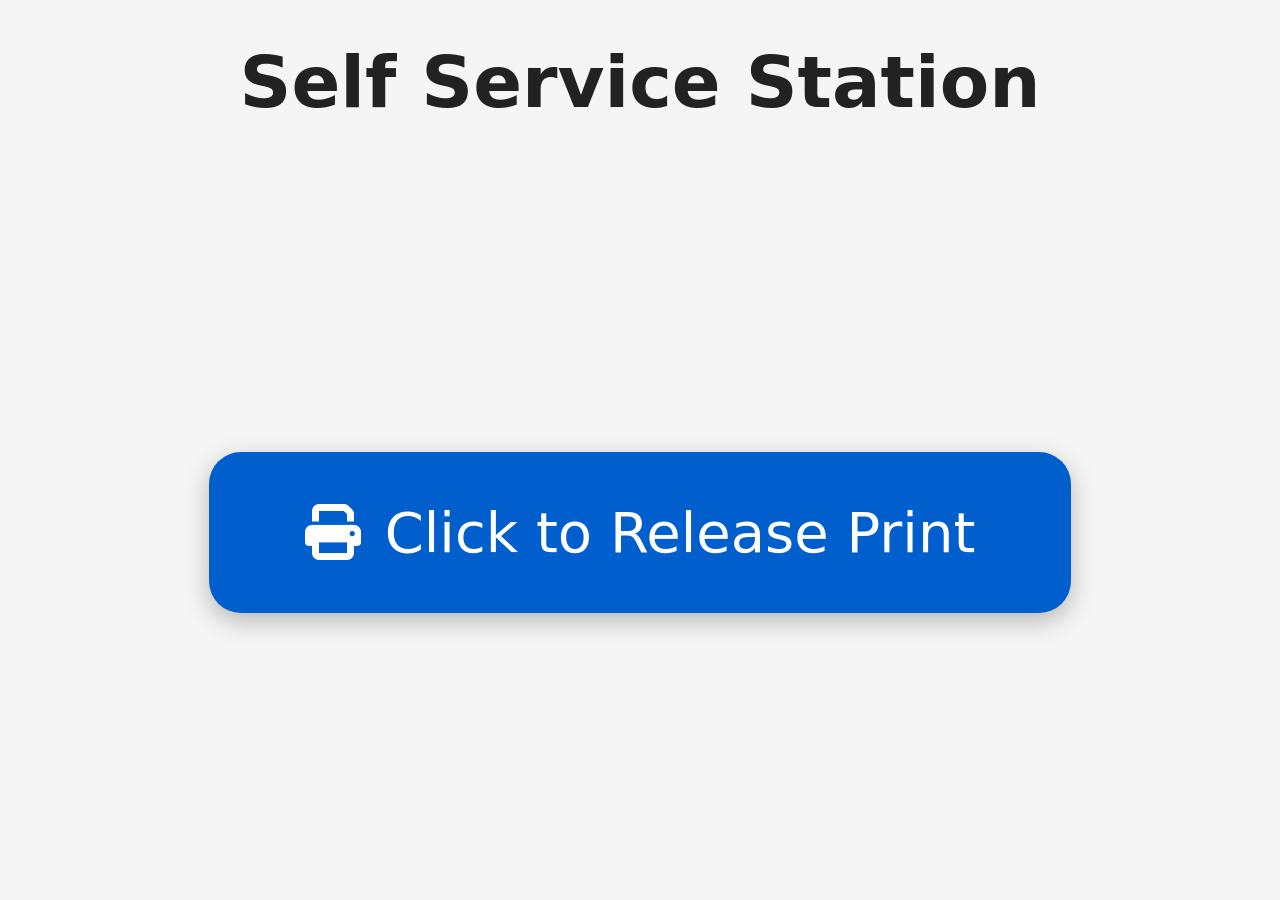
==== index.html @ 26890cd3 "Update index.html" ====
<!DOCTYPE html>
<html lang="en">
<head>
  <meta charset="UTF-8" />
  <title>Self Service Station</title>

  <!-- Print icon (Font Awesome CDN) -->
  <link rel="stylesheet" href="https://cdnjs.cloudflare.com/ajax/libs/font-awesome/6.5.0/css/all.min.css">
<link rel="stylesheet" href="css/index_style.css">

</head>
<body>

  <h1 id="page-title">Self Service Station</h1>

<div class="center-area">
  <a href="print_screen.html" class="release-button">
    <i class="fa-solid fa-print" aria-hidden="true"></i>
    Click to Release Print
  </a>
</div>


</body>
</html>
---- css/index_style.css ----
html,
body {
  height: 100%;
  margin: 0;
}

body {
  display: flex;
  flex-direction: column;
  background: #f5f5f5;
  font-family:
    system-ui,
    -apple-system,
    BlinkMacSystemFont,
    "Segoe UI",
    Roboto,
    Helvetica,
    Arial,
    sans-serif;
  color: #222;
}

/* H1 at top with spacing */
h1 {
  font-size: 72px;
  text-align: center;
  font-weight: 800;
  color: #222; /* Higher contrast */
  padding-top: 40px;
  margin: 0 0 40px 0;
}

/* Center container for the button */
.center-area {
  flex: 1;
  display: flex;
  justify-content: center;
  align-items: center;
}

.release-button {
  padding: 48px 96px;
  font-size: 56px;
  color: #ffffff;
  background-color: #005fcc; /* Higher contrast blue */
  border: none;
  cursor: pointer;
  display: flex;
  align-items: center;
  gap: 24px;
  box-shadow: 0 8px 24px rgba(0, 0, 0, 0.25);
  border-radius: 32px;
}

.release-button:hover,
.release-button:focus {
  background-color: #004fa8; /* WCAG AA hover contrast */
  box-shadow: 0 12px 32px rgba(0, 0, 0, 0.3);
  outline: 4px solid #ffbf47; /* High‑visibility focus ring */
  outline-offset: 6px;
}

.release-button i {
  font-size: 56px;
}

a {
  text-decoration: none;
}
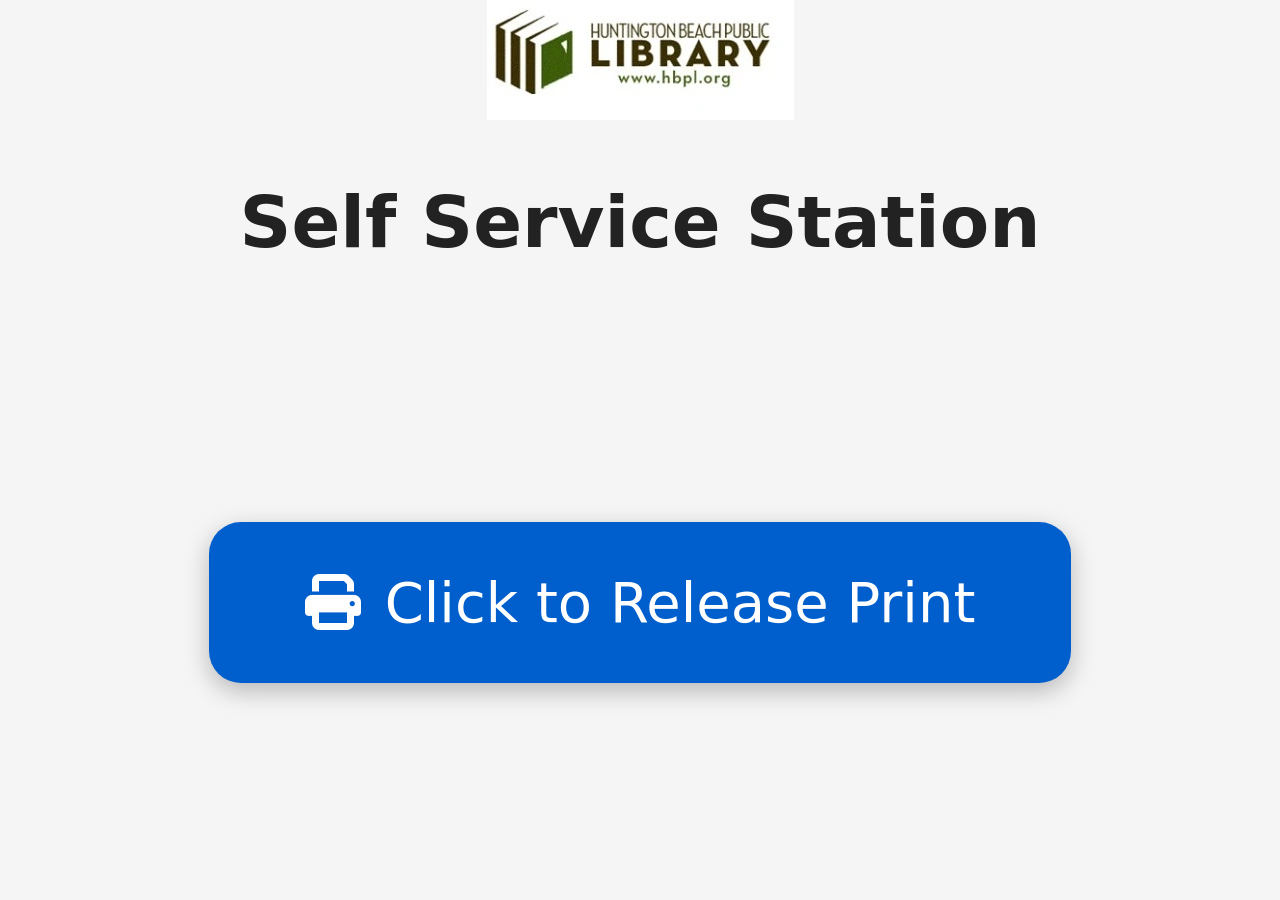
==== commit 508cd3dc: "login" ====
--- a/index.html
+++ b/index.html
@@ -10,6 +10,10 @@
 
 </head>
 <body>
+  <!-- Banner Image Section -->
+  <header class="banner">
+    <img src="imgs/librarylogo.webp" alt="Company Banner" class="banner-img">
+  </header>
 
   <h1 id="page-title">Self Service Station</h1>
 
--- a/css/index_style.css
+++ b/css/index_style.css
@@ -2,6 +2,19 @@
 body {
   height: 100%;
   margin: 0;
+}
+
+.banner {
+  width: 100%;
+  text-align: center;
+  margin-bottom: 20px; /* Adds space between the banner and the h1 */
+}
+
+.banner-img {
+  max-width: 100%; /* Ensures the image doesn't exceed screen width */
+  height: auto;    /* Maintains aspect ratio */
+  display: block;  /* Removes extra space under the image */
+  margin: 0 auto;  /* Centers the image horizontally */
 }
 
 body {
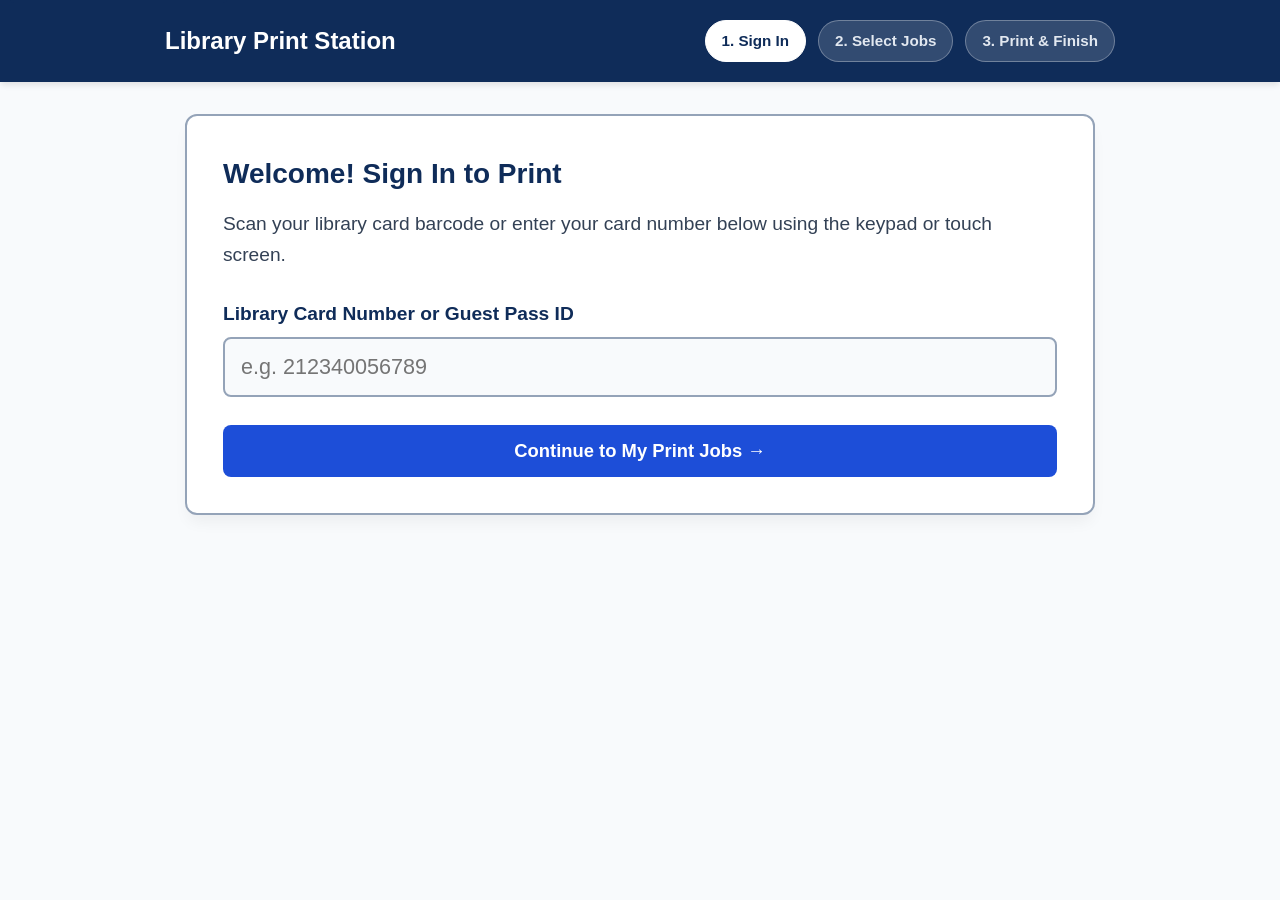
==== commit 6e0cdb7c: "SPA" ====
--- a/index.html
+++ b/index.html
@@ -1,29 +1,879 @@
 <!DOCTYPE html>
 <html lang="en">
+
 <head>
-  <meta charset="UTF-8" />
-  <title>Self Service Station</title>
-
-  <!-- Print icon (Font Awesome CDN) -->
-  <link rel="stylesheet" href="https://cdnjs.cloudflare.com/ajax/libs/font-awesome/6.5.0/css/all.min.css">
-<link rel="stylesheet" href="css/index_style.css">
-
+    <meta charset="UTF-8">
+    <meta name="viewport" content="width=device-width, initial-scale=1.0">
+    <title>Library Self-Service Print Station</title>
+    <style>
+        /* CSS RESET & ACCESSIBILITY BASE STYLES */
+        :root {
+            --color-navy: #0f2c59;
+            --color-blue-action: #1d4ed8;
+            --color-blue-hover: #1e40af;
+            --color-green-action: #15803d;
+            --color-green-hover: #166534;
+            --color-danger: #b91c1c;
+            --color-bg-light: #f8fafc;
+            --color-card-bg: #ffffff;
+            --color-text-main: #0f172a;
+            --color-text-muted: #334155;
+            --color-border: #94a3b8;
+            --color-orange-hover: #d97706;
+            /* High-visibility orange for hover/focus */
+        }
+
+        * {
+            box-sizing: border-box;
+            margin: 0;
+            padding: 0;
+        }
+
+        body {
+            font-family: -apple-system, BlinkMacSystemFont, "Segoe UI", Roboto, Helvetica, Arial, sans-serif;
+            font-size: 1.125rem;
+            line-height: 1.6;
+            background-color: var(--color-bg-light);
+            color: var(--color-text-main);
+            min-height: 100vh;
+            display: flex;
+            flex-direction: column;
+        }
+
+        /* HIGH-CONTRAST FOCUS INDICATOR FOR ADA COMPLIANCE */
+        :focus-visible {
+            outline: 4px solid var(--color-orange-hover) !important;
+            outline-offset: 4px !important;
+        }
+
+        .skip-link {
+            position: absolute;
+            top: -50px;
+            left: 10px;
+            background: var(--color-navy);
+            color: white;
+            padding: 12px 20px;
+            z-index: 100;
+            font-weight: bold;
+            border-radius: 4px;
+            text-decoration: none;
+        }
+
+        .skip-link:focus {
+            top: 10px;
+        }
+
+        /* HEADER & PROGRESS STEPPER */
+        header {
+            background-color: var(--color-navy);
+            color: white;
+            padding: 1.25rem 1.5rem;
+            box-shadow: 0 4px 6px -1px rgba(0, 0, 0, 0.1);
+        }
+
+        .header-container {
+            max-width: 950px;
+            margin: 0 auto;
+            display: flex;
+            flex-wrap: wrap;
+            justify-content: space-between;
+            align-items: center;
+            gap: 1rem;
+        }
+
+        .logo-title {
+            font-size: 1.5rem;
+            font-weight: 700;
+        }
+
+        .stepper {
+            display: flex;
+            gap: 0.75rem;
+            list-style: none;
+        }
+
+        .step-pill {
+            background: rgba(255, 255, 255, 0.15);
+            color: #e2e8f0;
+            padding: 0.5rem 1rem;
+            border-radius: 9999px;
+            font-size: 0.95rem;
+            font-weight: 600;
+            border: 1px solid rgba(255, 255, 255, 0.3);
+        }
+
+        .step-pill.active {
+            background: #ffffff;
+            color: var(--color-navy);
+            border-color: #ffffff;
+        }
+
+        /* MAIN CONTAINER */
+        main {
+            flex: 1;
+            max-width: 950px;
+            width: 100%;
+            margin: 2rem auto;
+            padding: 0 1.25rem;
+        }
+
+        .card {
+            background: var(--color-card-bg);
+            border: 2px solid var(--color-border);
+            border-radius: 12px;
+            padding: 2.25rem;
+            box-shadow: 0 10px 15px -3px rgba(0, 0, 0, 0.05);
+        }
+
+        h2 {
+            font-size: 1.75rem;
+            color: var(--color-navy);
+            margin-bottom: 0.75rem;
+        }
+
+        .instruction {
+            font-size: 1.2rem;
+            color: var(--color-text-muted);
+            margin-bottom: 1.75rem;
+        }
+
+        /* BUTTON STYLES WITH PRE-SET 3PX BORDER TO PREVENT LAYOUT SHIFT */
+        .btn {
+            display: inline-flex;
+            align-items: center;
+            justify-content: center;
+            min-height: 52px;
+            padding: 0.75rem 1.5rem;
+            font-size: 1.15rem;
+            font-weight: 700;
+            border-radius: 8px;
+            border: 3px solid transparent;
+            /* Keeps dimensions stable on hover */
+            cursor: pointer;
+            text-decoration: none;
+            transition: border-color 0.15s ease-in-out, background-color 0.15s ease-in-out;
+        }
+
+        .btn-primary {
+            background-color: var(--color-blue-action);
+            color: white;
+        }
+
+        .btn-primary:hover:not(:disabled) {
+            background-color: var(--color-blue-hover);
+        }
+
+        .btn-success {
+            background-color: var(--color-green-action);
+            color: white;
+        }
+
+        .btn-success:hover:not(:disabled) {
+            background-color: var(--color-green-hover);
+        }
+
+        .btn-secondary {
+            background-color: #e2e8f0;
+            color: var(--color-text-main);
+            border-color: var(--color-border);
+        }
+
+        .btn-secondary:hover:not(:disabled) {
+            background-color: #cbd5e1;
+        }
+
+        .btn-outline {
+            background-color: transparent;
+            color: var(--color-blue-action);
+            border-color: var(--color-blue-action);
+        }
+
+        .btn-outline:hover:not(:disabled) {
+            background-color: #eff6ff;
+        }
+
+        .btn-block {
+            width: 100%;
+        }
+
+        /* UNIFIED HIGH-VISIBILITY ORANGE HOVER BORDER FOR ALL BUTTONS */
+        .btn:hover:not(:disabled),
+        .btn-stepper:hover:not(:disabled) {
+            border: 3px solid var(--color-orange-hover) !important;
+        }
+
+        /* FORM STYLES */
+        .form-group {
+            margin-bottom: 1.75rem;
+        }
+
+        label {
+            display: block;
+            font-weight: 700;
+            font-size: 1.2rem;
+            margin-bottom: 0.5rem;
+            color: var(--color-navy);
+        }
+
+        input[type="text"] {
+            width: 100%;
+            height: 60px;
+            font-size: 1.35rem;
+            padding: 0.75rem 1rem;
+            border: 2px solid var(--color-border);
+            border-radius: 8px;
+            background-color: #f8fafc;
+        }
+
+        /* PRINT JOB QUEUE TABLE */
+        .job-table {
+            width: 100%;
+            border-collapse: collapse;
+            margin-bottom: 1.5rem;
+        }
+
+        .job-table th,
+        .job-table td {
+            padding: 1rem 0.75rem;
+            text-align: left;
+            border-bottom: 1px solid var(--color-border);
+            vertical-align: middle;
+        }
+
+        .job-table th {
+            background-color: #f1f5f9;
+            font-size: 1.05rem;
+            color: var(--color-navy);
+        }
+
+        .checkbox-large {
+            width: 28px;
+            height: 28px;
+            cursor: pointer;
+            accent-color: var(--color-blue-action);
+        }
+
+        /* STEPPER / COPIES CONTROLS */
+        .qty-stepper {
+            display: inline-flex;
+            align-items: center;
+            border: 2px solid var(--color-border);
+            border-radius: 8px;
+            overflow: hidden;
+            background: white;
+        }
+
+        .btn-stepper {
+            min-width: 48px;
+            height: 48px;
+            background: #f1f5f9;
+            border: 3px solid transparent;
+            font-size: 1.5rem;
+            font-weight: bold;
+            color: var(--color-navy);
+            cursor: pointer;
+            display: flex;
+            align-items: center;
+            justify-content: center;
+            transition: border-color 0.15s ease-in-out, background-color 0.15s ease-in-out;
+        }
+
+        .btn-stepper:hover:not(:disabled) {
+            background: #e2e8f0;
+        }
+
+        .btn-stepper:disabled {
+            opacity: 0.3;
+            cursor: not-allowed;
+        }
+
+        .input-qty {
+            width: 48px;
+            height: 48px;
+            border: none;
+            border-left: 1px solid var(--color-border);
+            border-right: 1px solid var(--color-border);
+            text-align: center;
+            font-size: 1.2rem;
+            font-weight: bold;
+            color: var(--color-navy);
+            /* moz-appearance: textfield; */
+        }
+
+        .input-qty::-webkit-outer-spin-button,
+        .input-qty::-webkit-inner-spin-button {
+            -webkit-appearance: none;
+            margin: 0;
+        }
+
+        .price-summary {
+            background-color: #f0fdf4;
+            border: 2px solid #bbf7d0;
+            padding: 1.25rem;
+            border-radius: 8px;
+            display: flex;
+            justify-content: space-between;
+            align-items: center;
+            font-size: 1.35rem;
+            font-weight: bold;
+            margin-bottom: 1.75rem;
+        }
+
+        /* PREVIEW MODAL STYLES */
+        .modal-overlay {
+            position: fixed;
+            top: 0;
+            left: 0;
+            width: 100vw;
+            height: 100vh;
+            background: rgba(15, 23, 42, 0.75);
+            display: none;
+            justify-content: center;
+            align-items: center;
+            z-index: 1000;
+            padding: 1rem;
+        }
+
+        .modal-overlay.active {
+            display: flex;
+        }
+
+        .modal-card {
+            background: white;
+            border-radius: 12px;
+            width: 100%;
+            max-width: 700px;
+            max-height: 90vh;
+            display: flex;
+            flex-direction: column;
+            box-shadow: 0 20px 25px -5px rgba(0, 0, 0, 0.3);
+            border: 2px solid var(--color-navy);
+            overflow: hidden;
+        }
+
+        .modal-header {
+            background: var(--color-navy);
+            color: white;
+            padding: 1rem 1.25rem;
+            display: flex;
+            justify-content: space-between;
+            align-items: center;
+        }
+
+        .modal-header h3 {
+            font-size: 1.25rem;
+            font-weight: 700;
+        }
+
+        .modal-body {
+            padding: 1.5rem;
+            overflow-y: auto;
+            flex: 1;
+            display: flex;
+            flex-direction: column;
+            align-items: center;
+            background: #f1f5f9;
+        }
+
+        .preview-paper {
+            width: 100%;
+            max-width: 480px;
+            min-height: 520px;
+            background: white;
+            border: 1px solid #cbd5e1;
+            box-shadow: 0 4px 6px -1px rgba(0, 0, 0, 0.1);
+            padding: 2rem;
+            display: flex;
+            flex-direction: column;
+            gap: 1rem;
+            position: relative;
+        }
+
+        .preview-skeleton-title {
+            height: 24px;
+            background: #e2e8f0;
+            width: 70%;
+            border-radius: 4px;
+        }
+
+        .preview-skeleton-line {
+            height: 14px;
+            background: #f1f5f9;
+            width: 100%;
+            border-radius: 4px;
+        }
+
+        .preview-skeleton-block {
+            height: 180px;
+            background: #f8fafc;
+            border: 2px dashed #cbd5e1;
+            border-radius: 8px;
+            display: flex;
+            align-items: center;
+            justify-content: center;
+            color: #64748b;
+            font-weight: bold;
+            margin: 1rem 0;
+            text-align: center;
+            padding: 1rem;
+        }
+
+        .modal-footer {
+            background: white;
+            padding: 1rem 1.25rem;
+            border-top: 1px solid var(--color-border);
+            display: flex;
+            flex-wrap: wrap;
+            justify-content: space-between;
+            align-items: center;
+            gap: 1rem;
+        }
+
+        .timer-alert {
+            background-color: #fef2f2;
+            border: 2px solid #fecaca;
+            color: var(--color-danger);
+            padding: 1.25rem;
+            border-radius: 8px;
+            font-weight: bold;
+            text-align: center;
+            margin-top: 1.5rem;
+            font-size: 1.2rem;
+        }
+
+        .step-view {
+            display: none;
+        }
+
+        .step-view.active-view {
+            display: block;
+        }
+
+        @media (max-width: 768px) {
+            .header-container {
+                flex-direction: column;
+                align-items: flex-start;
+            }
+
+            .job-table th:nth-child(3),
+            .job-table td:nth-child(3) {
+                display: none;
+            }
+
+            .btn {
+                width: 100%;
+            }
+
+            .action-row {
+                flex-direction: column;
+                gap: 0.75rem;
+            }
+
+            .modal-footer {
+                flex-direction: column;
+            }
+        }
+
+        .action-row {
+            display: flex;
+            gap: 1rem;
+            justify-content: flex-end;
+        }
+    </style>
 </head>
+
 <body>
-  <!-- Banner Image Section -->
-  <header class="banner">
-    <img src="imgs/librarylogo.webp" alt="Company Banner" class="banner-img">
-  </header>
-
-  <h1 id="page-title">Self Service Station</h1>
-
-<div class="center-area">
-  <a href="print_screen.html" class="release-button">
-    <i class="fa-solid fa-print" aria-hidden="true"></i>
-    Click to Release Print
-  </a>
-</div>
-
-
+
+    <a href="#main-content" class="skip-link">Skip to main content</a>
+
+    <header>
+        <div class="header-container">
+            <div class="logo-title">Library Print Station</div>
+            <nav aria-label="Printing Process Progress">
+                <ul class="stepper">
+                    <li class="step-pill active" id="pill-step-1" aria-current="step">1. Sign In</li>
+                    <li class="step-pill" id="pill-step-2">2. Select Jobs</li>
+                    <li class="step-pill" id="pill-step-3">3. Print & Finish</li>
+                </ul>
+            </nav>
+        </div>
+    </header>
+
+    <main id="main-content">
+
+        <div id="sr-announcer" aria-live="polite"
+            style="position: absolute; width: 1px; height: 1px; overflow: hidden;"></div>
+
+        <!-- STEP 1: SIGN IN VIEW -->
+        <section id="step-1" class="card step-view active-view" aria-labelledby="heading-step-1">
+            <h2 id="heading-step-1" tabindex="-1">Welcome! Sign In to Print</h2>
+            <p class="instruction">Scan your library card barcode or enter your card number below using the keypad or
+                touch screen.</p>
+
+            <form id="login-form" onsubmit="event.preventDefault(); goToStep(2);">
+                <div class="form-group">
+                    <label for="card-number">Library Card Number or Guest Pass ID</label>
+                    <input type="text" id="card-number" required placeholder="e.g. 212340056789" autocomplete="off">
+                </div>
+
+                <button type="submit" class="btn btn-primary btn-block">
+                    Continue to My Print Jobs &rarr;
+                </button>
+            </form>
+        </section>
+
+        <!-- STEP 2: SELECT PRINT JOBS, COPIES & PREVIEW VIEW -->
+        <section id="step-2" class="card step-view" aria-labelledby="heading-step-2">
+            <h2 id="heading-step-2" tabindex="-1">Your Print Queue</h2>
+            <p class="instruction">Preview your documents, select files, and choose the number of copies needed.</p>
+
+            <table class="job-table" aria-label="Available print jobs">
+                <thead>
+                    <tr>
+                        <th scope="col"><span class="visually-hidden">Select</span></th>
+                        <th scope="col">Document Name</th>
+                        <th scope="col">Preview</th>
+                        <th scope="col">Copies</th>
+                        <th scope="col">Total Cost</th>
+                    </tr>
+                </thead>
+                <tbody>
+                    <!-- JOB 1 -->
+                    <tr id="row-job-1">
+                        <td>
+                            <input type="checkbox" class="checkbox-large job-checkbox" id="job-1" data-base-price="0.30"
+                                checked onchange="updateTotal()" aria-label="Select Tax_Form_2025.pdf">
+                        </td>
+                        <td>
+                            <label for="job-1"><strong>Tax_Form_2025.pdf</strong></label>
+                            <div style="font-size: 0.9rem; color: var(--color-text-muted);">2 Pages • B&W ($0.15/pg)
+                            </div>
+                        </td>
+                        <td>
+                            <button type="button" class="btn btn-outline"
+                                style="min-height: 44px; padding: 0.4rem 0.85rem; font-size: 1rem;"
+                                onclick="openPreview('Tax_Form_2025.pdf', 2)" aria-label="Preview Tax_Form_2025.pdf">
+                                🔍 Preview
+                            </button>
+                        </td>
+                        <td>
+                            <div class="qty-stepper">
+                                <button type="button" class="btn-stepper" id="minus-job-1"
+                                    onclick="changeCopies('job-1', -1)"
+                                    aria-label="Decrease copies for Tax_Form_2025.pdf" disabled>&minus;</button>
+                                <input type="number" id="qty-job-1" class="input-qty" value="1" min="1" max="99"
+                                    onchange="validateAndCalculate('job-1')" aria-label="Copies for Tax_Form_2025.pdf">
+                                <button type="button" class="btn-stepper" onclick="changeCopies('job-1', 1)"
+                                    aria-label="Increase copies for Tax_Form_2025.pdf">+</button>
+                            </div>
+                        </td>
+                        <td><strong id="item-total-job-1">$0.30</strong></td>
+                    </tr>
+
+                    <!-- JOB 2 -->
+                    <tr id="row-job-2">
+                        <td>
+                            <input type="checkbox" class="checkbox-large job-checkbox" id="job-2" data-base-price="1.00"
+                                checked onchange="updateTotal()" aria-label="Select Resume_Updated.pdf">
+                        </td>
+                        <td>
+                            <label for="job-2"><strong>Resume_Updated.pdf</strong></label>
+                            <div style="font-size: 0.9rem; color: var(--color-text-muted);">2 Pages • Color ($0.50/pg)
+                            </div>
+                        </td>
+                        <td>
+                            <button type="button" class="btn btn-outline"
+                                style="min-height: 44px; padding: 0.4rem 0.85rem; font-size: 1rem;"
+                                onclick="openPreview('Resume_Updated.pdf', 2)" aria-label="Preview Resume_Updated.pdf">
+                                🔍 Preview
+                            </button>
+                        </td>
+                        <td>
+                            <div class="qty-stepper">
+                                <button type="button" class="btn-stepper" id="minus-job-2"
+                                    onclick="changeCopies('job-2', -1)"
+                                    aria-label="Decrease copies for Resume_Updated.pdf" disabled>&minus;</button>
+                                <input type="number" id="qty-job-2" class="input-qty" value="1" min="1" max="99"
+                                    onchange="validateAndCalculate('job-2')" aria-label="Copies for Resume_Updated.pdf">
+                                <button type="button" class="btn-stepper" onclick="changeCopies('job-2', 1)"
+                                    aria-label="Increase copies for Resume_Updated.pdf">+</button>
+                            </div>
+                        </td>
+                        <td><strong id="item-total-job-2">$1.00</strong></td>
+                    </tr>
+                </tbody>
+            </table>
+
+            <div class="price-summary">
+                <span>Total Amount Due:</span>
+                <span id="total-price-display">$1.30</span>
+            </div>
+
+            <div class="action-row">
+                <button type="button" class="btn btn-secondary" onclick="goToStep(1)">
+                    &larr; Cancel / Exit
+                </button>
+                <button type="button" id="print-btn" class="btn btn-success" onclick="startPrinting()">
+                    Print Selected Documents
+                </button>
+            </div>
+        </section>
+
+        <!-- STEP 3: PRINTING & CONFIRMATION VIEW -->
+        <section id="step-3" class="card step-view" aria-labelledby="heading-step-3">
+            <h2 id="heading-step-3" tabindex="-1">Sending Jobs to Printer...</h2>
+            <p class="instruction" id="status-message">Please wait while your files are processed. Retrieve your
+                printouts at the tray below.</p>
+
+            <div class="timer-alert" id="timer-box" role="alert">
+                Automatic security logout in: <span id="countdown-timer">30</span> seconds.
+            </div>
+
+            <div style="margin-top: 2rem;">
+                <button type="button" class="btn btn-primary btn-block" onclick="resetApp()">
+                    Finished / Clear My Session Now
+                </button>
+            </div>
+        </section>
+
+    </main>
+
+    <!-- PRINT PREVIEW MODAL DIALOG -->
+    <div id="preview-modal" class="modal-overlay" role="dialog" aria-modal="true" aria-labelledby="modal-title">
+        <div class="modal-card">
+            <div class="modal-header">
+                <h3 id="modal-title">Document Preview</h3>
+                <button type="button" class="btn btn-secondary"
+                    style="min-height: 40px; padding: 0.25rem 0.75rem; font-size: 1rem;" onclick="closePreview()"
+                    aria-label="Close document preview">✕ Close</button>
+            </div>
+
+            <div class="modal-body">
+                <div class="preview-paper">
+                    <div class="preview-skeleton-title"></div>
+                    <div class="preview-skeleton-line"></div>
+                    <div class="preview-skeleton-line" style="width: 85%;"></div>
+                    <div class="preview-skeleton-block" id="preview-page-content">
+                        Sample Page View
+                    </div>
+                    <div class="preview-skeleton-line"></div>
+                    <div class="preview-skeleton-line" style="width: 60%;"></div>
+                </div>
+            </div>
+
+            <div class="modal-footer">
+                <div style="font-weight: bold; font-size: 1.1rem; color: var(--color-navy);">
+                    Showing Page <span id="preview-current-page">1</span> of <span id="preview-total-pages">1</span>
+                </div>
+                <div style="display: flex; gap: 0.5rem;">
+                    <button type="button" id="prev-page-btn" class="btn btn-secondary"
+                        style="min-height: 48px; padding: 0.5rem 1rem;" onclick="navigatePreviewPage(-1)" disabled
+                        aria-label="Previous page">
+                        &larr; Previous Page
+                    </button>
+                    <button type="button" id="next-page-btn" class="btn btn-primary"
+                        style="min-height: 48px; padding: 0.5rem 1rem;" onclick="navigatePreviewPage(1)"
+                        aria-label="Next page">
+                        Next Page &rarr;
+                    </button>
+                </div>
+            </div>
+        </div>
+    </div>
+
+    <script>
+        let currentStep = 1;
+        let timerInterval = null;
+        let activePreview = { title: '', totalPages: 1, currentPage: 1 };
+        let previousFocusedElement = null;
+
+        /* STEP NAVIGATION WITH ACCESSIBLE FOCUS MANAGEMENT */
+        function goToStep(stepNumber) {
+            document.querySelectorAll('.step-view').forEach(view => view.classList.remove('active-view'));
+
+            document.querySelectorAll('.step-pill').forEach((pill, idx) => {
+                if (idx + 1 === stepNumber) {
+                    pill.classList.add('active');
+                    pill.setAttribute('aria-current', 'step');
+                } else {
+                    pill.classList.remove('active');
+                    pill.removeAttribute('aria-current');
+                }
+            });
+
+            const targetStep = document.getElementById(`step-${stepNumber}`);
+            targetStep.classList.add('active-view');
+
+            const targetHeading = document.getElementById(`heading-step-${stepNumber}`);
+            targetHeading.focus();
+
+            const announcer = document.getElementById('sr-announcer');
+            announcer.textContent = `Step ${stepNumber} of 3 loaded: ${targetHeading.textContent}`;
+
+            currentStep = stepNumber;
+        }
+
+        /* PRINT PREVIEW MODAL LOGIC */
+        function openPreview(docTitle, totalPages) {
+            previousFocusedElement = document.activeElement;
+
+            activePreview = { title: docTitle, totalPages: totalPages, currentPage: 1 };
+
+            document.getElementById('modal-title').textContent = `Preview: ${docTitle}`;
+            document.getElementById('preview-total-pages').textContent = totalPages;
+            updatePreviewPageUI();
+
+            const modal = document.getElementById('preview-modal');
+            modal.classList.add('active');
+
+            const closeBtn = modal.querySelector('.modal-header button');
+            closeBtn.focus();
+
+            const announcer = document.getElementById('sr-announcer');
+            announcer.textContent = `Opened preview for ${docTitle}. Page 1 of ${totalPages}.`;
+
+            document.addEventListener('keydown', handleModalKeyDown);
+        }
+
+        function closePreview() {
+            const modal = document.getElementById('preview-modal');
+            modal.classList.remove('active');
+            document.removeEventListener('keydown', handleModalKeyDown);
+
+            if (previousFocusedElement) {
+                previousFocusedElement.focus();
+            }
+
+            const announcer = document.getElementById('sr-announcer');
+            announcer.textContent = `Closed document preview.`;
+        }
+
+        function navigatePreviewPage(direction) {
+            activePreview.currentPage += direction;
+            if (activePreview.currentPage < 1) activePreview.currentPage = 1;
+            if (activePreview.currentPage > activePreview.totalPages) activePreview.currentPage = activePreview.totalPages;
+
+            updatePreviewPageUI();
+
+            const announcer = document.getElementById('sr-announcer');
+            announcer.textContent = `Page ${activePreview.currentPage} of ${activePreview.totalPages}`;
+        }
+
+        function updatePreviewPageUI() {
+            document.getElementById('preview-current-page').textContent = activePreview.currentPage;
+            document.getElementById('preview-page-content').textContent = `[ ${activePreview.title} - Page ${activePreview.currentPage} Preview ]`;
+
+            document.getElementById('prev-page-btn').disabled = (activePreview.currentPage === 1);
+            document.getElementById('next-page-btn').disabled = (activePreview.currentPage === activePreview.totalPages);
+        }
+
+        function handleModalKeyDown(e) {
+            if (e.key === 'Escape') {
+                closePreview();
+            }
+        }
+
+        /* COPY INCREMENT / DECREMENT LOGIC */
+        function changeCopies(jobId, delta) {
+            const qtyInput = document.getElementById(`qty-${jobId}`);
+            let currentVal = parseInt(qtyInput.value, 10) || 1;
+            let newVal = currentVal + delta;
+
+            if (newVal < 1) newVal = 1;
+            if (newVal > 99) newVal = 99;
+
+            qtyInput.value = newVal;
+            validateAndCalculate(jobId);
+
+            const docName = document.querySelector(`label[for="${jobId}"] strong`).textContent;
+            const announcer = document.getElementById('sr-announcer');
+            announcer.textContent = `${docName} set to ${newVal} ${newVal === 1 ? 'copy' : 'copies'}`;
+        }
+
+        function validateAndCalculate(jobId) {
+            const qtyInput = document.getElementById(`qty-${jobId}`);
+            let copies = parseInt(qtyInput.value, 10);
+
+            if (isNaN(copies) || copies < 1) copies = 1;
+            if (copies > 99) copies = 99;
+            qtyInput.value = copies;
+
+            const minusBtn = document.getElementById(`minus-${jobId}`);
+            minusBtn.disabled = (copies <= 1);
+
+            const checkbox = document.getElementById(jobId);
+            const basePrice = parseFloat(checkbox.getAttribute('data-base-price'));
+            const rowTotal = basePrice * copies;
+
+            document.getElementById(`item-total-${jobId}`).textContent = `$${rowTotal.toFixed(2)}`;
+
+            updateTotal();
+        }
+
+        /* RE-CALCULATE OVERALL TOTAL PRICE */
+        function updateTotal() {
+            const checkboxes = document.querySelectorAll('.job-checkbox');
+            let grandTotal = 0;
+            let anyChecked = false;
+
+            checkboxes.forEach(box => {
+                if (box.checked) {
+                    anyChecked = true;
+                    const jobId = box.id;
+                    const basePrice = parseFloat(box.getAttribute('data-base-price'));
+                    const copies = parseInt(document.getElementById(`qty-${jobId}`).value, 10) || 1;
+                    grandTotal += basePrice * copies;
+                }
+            });
+
+            document.getElementById('total-price-display').textContent = `$${grandTotal.toFixed(2)}`;
+
+            const printBtn = document.getElementById('print-btn');
+            if (!anyChecked) {
+                printBtn.disabled = true;
+                printBtn.style.opacity = '0.5';
+                printBtn.style.cursor = 'not-allowed';
+            } else {
+                printBtn.disabled = false;
+                printBtn.style.opacity = '1';
+                printBtn.style.cursor = 'pointer';
+            }
+        }
+
+        /* PRINT SIMULATION & AUTO-LOGOUT TIMER */
+        function startPrinting() {
+            goToStep(3);
+            let timeLeft = 30;
+            const timerDisplay = document.getElementById('countdown-timer');
+
+            if (timerInterval) clearInterval(timerInterval);
+
+            timerInterval = setInterval(() => {
+                timeLeft--;
+                timerDisplay.textContent = timeLeft;
+                if (timeLeft <= 0) {
+                    clearInterval(timerInterval);
+                    resetApp();
+                }
+            }, 1000);
+        }
+
+        /* RESET SESSION STATE FOR NEXT PATRON */
+        function resetApp() {
+            if (timerInterval) clearInterval(timerInterval);
+
+            document.getElementById('card-number').value = '';
+
+            document.querySelectorAll('.job-checkbox').forEach(box => {
+                box.checked = true;
+                const jobId = box.id;
+                document.getElementById(`qty-${jobId}`).value = 1;
+                validateAndCalculate(jobId);
+            });
+
+            goToStep(1);
+        }
+    </script>
 </body>
+
 </html>
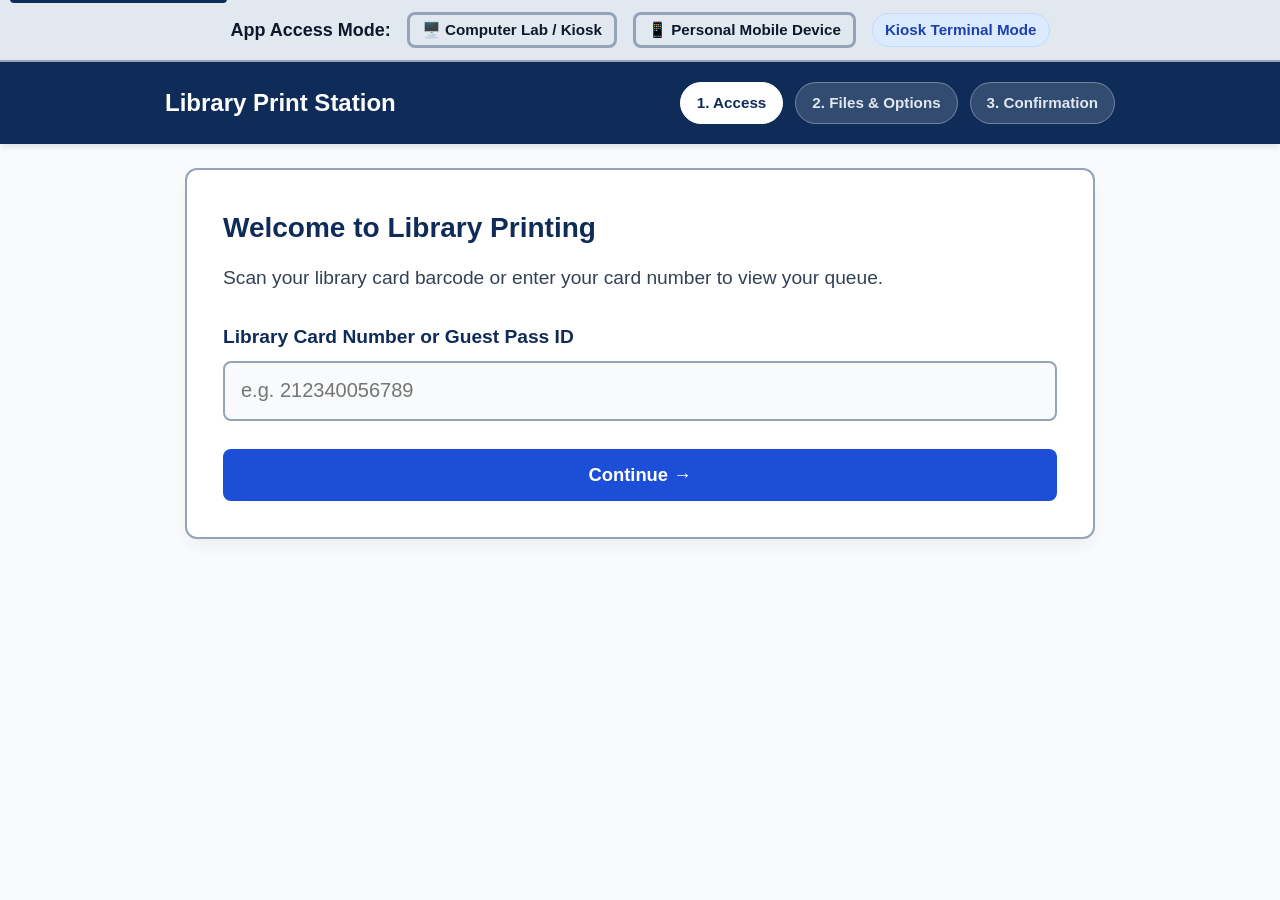
==== commit 8c0f8227: "Update index.html Added options" ====
--- a/index.html
+++ b/index.html
@@ -4,7 +4,7 @@
 <head>
     <meta charset="UTF-8">
     <meta name="viewport" content="width=device-width, initial-scale=1.0">
-    <title>Library Self-Service Print Station</title>
+    <title>Library Print Service (Kiosk & Mobile)</title>
     <style>
         /* CSS RESET & ACCESSIBILITY BASE STYLES */
         :root {
@@ -13,6 +13,7 @@
             --color-blue-hover: #1e40af;
             --color-green-action: #15803d;
             --color-green-hover: #166534;
+            --color-amber: #b45309;
             --color-danger: #b91c1c;
             --color-bg-light: #f8fafc;
             --color-card-bg: #ffffff;
@@ -63,6 +64,38 @@
             top: 10px;
         }
 
+        /* MODE SELECTOR BANNER */
+        .mode-bar {
+            background: #e2e8f0;
+            border-bottom: 2px solid var(--color-border);
+            padding: 0.75rem 1rem;
+            text-align: center;
+            display: flex;
+            justify-content: center;
+            align-items: center;
+            gap: 1rem;
+            flex-wrap: wrap;
+        }
+
+        .mode-badge {
+            font-weight: bold;
+            padding: 0.25rem 0.75rem;
+            border-radius: 9999px;
+            font-size: 0.95rem;
+        }
+
+        .mode-badge.kiosk {
+            background: #dbeafe;
+            color: #1e40af;
+            border: 1px solid #bfdbfe;
+        }
+
+        .mode-badge.mobile {
+            background: #fef3c7;
+            color: #92400e;
+            border: 1px solid #fde68a;
+        }
+
         /* HEADER & PROGRESS STEPPER */
         header {
             background-color: var(--color-navy);
@@ -113,7 +146,7 @@
             flex: 1;
             max-width: 950px;
             width: 100%;
-            margin: 2rem auto;
+            margin: 1.5rem auto;
             padding: 0 1.25rem;
         }
 
@@ -172,6 +205,15 @@
             background-color: var(--color-green-hover);
         }
 
+        .btn-amber {
+            background-color: var(--color-amber);
+            color: white;
+        }
+
+        .btn-amber:hover:not(:disabled) {
+            background-color: #92400e;
+        }
+
         .btn-secondary {
             background-color: #e2e8f0;
             color: var(--color-text-main);
@@ -215,17 +257,18 @@
             color: var(--color-navy);
         }
 
-        input[type="text"] {
+        input[type="text"],
+        input[type="file"] {
             width: 100%;
             height: 60px;
-            font-size: 1.35rem;
+            font-size: 1.25rem;
             padding: 0.75rem 1rem;
             border: 2px solid var(--color-border);
             border-radius: 8px;
             background-color: #f8fafc;
         }
 
-        /* PRINT JOB QUEUE TABLE */
+        /* PRINT JOB QUEUE TABLE / LIST */
         .job-table {
             width: 100%;
             border-collapse: collapse;
@@ -297,7 +340,7 @@
             font-size: 1.2rem;
             font-weight: bold;
             color: var(--color-navy);
-            /* moz-appearance: textfield; */
+            /* -moz-appearance: textfield; */
         }
 
         .input-qty::-webkit-outer-spin-button,
@@ -317,6 +360,40 @@
             font-size: 1.35rem;
             font-weight: bold;
             margin-bottom: 1.75rem;
+        }
+
+        /* PASSCODE DISPLAY BOX FOR MOBILE MODE */
+        .release-pass-box {
+            background-color: #fffbeb;
+            border: 3px solid #fde68a;
+            padding: 2rem;
+            border-radius: 12px;
+            text-align: center;
+            margin: 1.5rem 0;
+        }
+
+        .passcode {
+            font-size: 3rem;
+            font-weight: 800;
+            letter-spacing: 6px;
+            color: var(--color-navy);
+            margin: 1rem 0;
+            font-family: monospace;
+        }
+
+        .qr-mockup {
+            width: 150px;
+            height: 150px;
+            background: #0f172a;
+            color: white;
+            margin: 1rem auto;
+            display: flex;
+            align-items: center;
+            justify-content: center;
+            font-size: 0.85rem;
+            font-weight: bold;
+            border: 4px solid white;
+            box-shadow: 0 4px 6px -1px rgba(0, 0, 0, 0.1);
         }
 
         /* PREVIEW MODAL STYLES */
@@ -378,7 +455,7 @@
         .preview-paper {
             width: 100%;
             max-width: 480px;
-            min-height: 520px;
+            min-height: 480px;
             background: white;
             border: 1px solid #cbd5e1;
             box-shadow: 0 4px 6px -1px rgba(0, 0, 0, 0.1);
@@ -404,7 +481,7 @@
         }
 
         .preview-skeleton-block {
-            height: 180px;
+            height: 160px;
             background: #f8fafc;
             border: 2px dashed #cbd5e1;
             border-radius: 8px;
@@ -449,15 +526,39 @@
             display: block;
         }
 
+        /* MOBILE RESPONSIVE ADAPTATIONS */
         @media (max-width: 768px) {
             .header-container {
                 flex-direction: column;
                 align-items: flex-start;
             }
 
-            .job-table th:nth-child(3),
-            .job-table td:nth-child(3) {
+            .job-table,
+            .job-table tbody,
+            .job-table tr,
+            .job-table td {
+                display: block;
+                width: 100%;
+            }
+
+            .job-table thead {
                 display: none;
+            }
+
+            .job-table tr {
+                margin-bottom: 1rem;
+                border: 2px solid var(--color-border);
+                border-radius: 8px;
+                padding: 1rem;
+                background: #fff;
+            }
+
+            .job-table td {
+                border-bottom: none;
+                padding: 0.5rem 0;
+                display: flex;
+                justify-content: space-between;
+                align-items: center;
             }
 
             .btn {
@@ -485,15 +586,29 @@
 <body>
 
     <a href="#main-content" class="skip-link">Skip to main content</a>
+
+    <!-- DUAL MODE SIMULATION SWITCHER FOR DEMO / TESTING -->
+    <div class="mode-bar">
+        <span><strong>App Access Mode:</strong></span>
+        <button type="button" class="btn btn-secondary"
+            style="min-height:36px; padding: 0.25rem 0.75rem; font-size: 0.95rem;" onclick="setMode('kiosk')">
+            🖥️ Computer Lab / Kiosk
+        </button>
+        <button type="button" class="btn btn-secondary"
+            style="min-height:36px; padding: 0.25rem 0.75rem; font-size: 0.95rem;" onclick="setMode('mobile')">
+            📱 Personal Mobile Device
+        </button>
+        <span id="current-mode-badge" class="mode-badge kiosk">Kiosk Terminal Mode</span>
+    </div>
 
     <header>
         <div class="header-container">
             <div class="logo-title">Library Print Station</div>
             <nav aria-label="Printing Process Progress">
                 <ul class="stepper">
-                    <li class="step-pill active" id="pill-step-1" aria-current="step">1. Sign In</li>
-                    <li class="step-pill" id="pill-step-2">2. Select Jobs</li>
-                    <li class="step-pill" id="pill-step-3">3. Print & Finish</li>
+                    <li class="step-pill active" id="pill-step-1" aria-current="step">1. Access</li>
+                    <li class="step-pill" id="pill-step-2">2. Files & Options</li>
+                    <li class="step-pill" id="pill-step-3">3. Confirmation</li>
                 </ul>
             </nav>
         </div>
@@ -504,28 +619,35 @@
         <div id="sr-announcer" aria-live="polite"
             style="position: absolute; width: 1px; height: 1px; overflow: hidden;"></div>
 
-        <!-- STEP 1: SIGN IN VIEW -->
+        <!-- STEP 1: ACCESS VIEW (Adaptive for Mobile vs Kiosk) -->
         <section id="step-1" class="card step-view active-view" aria-labelledby="heading-step-1">
-            <h2 id="heading-step-1" tabindex="-1">Welcome! Sign In to Print</h2>
-            <p class="instruction">Scan your library card barcode or enter your card number below using the keypad or
-                touch screen.</p>
-
-            <form id="login-form" onsubmit="event.preventDefault(); goToStep(2);">
-                <div class="form-group">
+            <h2 id="heading-step-1" tabindex="-1">Welcome to Library Printing</h2>
+            <p class="instruction" id="step-1-instruction">Scan your library card barcode or enter your card number to
+                view your queue.</p>
+
+            <form id="access-form" onsubmit="event.preventDefault(); goToStep(2);">
+
+                <div class="form-group" id="card-input-group">
                     <label for="card-number">Library Card Number or Guest Pass ID</label>
-                    <input type="text" id="card-number" required placeholder="e.g. 212340056789" autocomplete="off">
+                    <input type="text" id="card-number" placeholder="e.g. 212340056789" autocomplete="off">
                 </div>
 
+                <!-- Mobile Upload Option (Visible only in Mobile Mode) -->
+                <div class="form-group" id="mobile-upload-group" style="display: none;">
+                    <label for="mobile-file">Upload Document from Phone (PDF, Word, Images)</label>
+                    <input type="file" id="mobile-file" accept=".pdf,.doc,.docx,.png,.jpg">
+                </div>
+
                 <button type="submit" class="btn btn-primary btn-block">
-                    Continue to My Print Jobs &rarr;
+                    Continue &rarr;
                 </button>
             </form>
         </section>
 
-        <!-- STEP 2: SELECT PRINT JOBS, COPIES & PREVIEW VIEW -->
+        <!-- STEP 2: SELECT PRINT JOBS & COPIES VIEW -->
         <section id="step-2" class="card step-view" aria-labelledby="heading-step-2">
             <h2 id="heading-step-2" tabindex="-1">Your Print Queue</h2>
-            <p class="instruction">Preview your documents, select files, and choose the number of copies needed.</p>
+            <p class="instruction">Preview your documents, verify copies, and check total costs.</p>
 
             <table class="job-table" aria-label="Available print jobs">
                 <thead>
@@ -611,29 +733,69 @@
 
             <div class="action-row">
                 <button type="button" class="btn btn-secondary" onclick="goToStep(1)">
-                    &larr; Cancel / Exit
+                    &larr; Cancel / Back
                 </button>
-                <button type="button" id="print-btn" class="btn btn-success" onclick="startPrinting()">
+                <!-- Dynamic Action Button based on Kiosk vs Mobile mode -->
+                <button type="button" id="submit-action-btn" class="btn btn-success" onclick="handlePrimarySubmit()">
                     Print Selected Documents
                 </button>
             </div>
         </section>
 
-        <!-- STEP 3: PRINTING & CONFIRMATION VIEW -->
+        <!-- STEP 3: CONFIRMATION / RELEASE INSTRUCTIONS VIEW -->
         <section id="step-3" class="card step-view" aria-labelledby="heading-step-3">
-            <h2 id="heading-step-3" tabindex="-1">Sending Jobs to Printer...</h2>
-            <p class="instruction" id="status-message">Please wait while your files are processed. Retrieve your
-                printouts at the tray below.</p>
-
-            <div class="timer-alert" id="timer-box" role="alert">
-                Automatic security logout in: <span id="countdown-timer">30</span> seconds.
+
+            <!-- CONTENT FOR KIOSK / COMPUTER LAB MODE -->
+            <div id="kiosk-confirmation" style="display: block;">
+                <h2 id="heading-step-3" tabindex="-1">Sending Jobs to Printer...</h2>
+                <p class="instruction">Please wait while your files process. Retrieve your printed documents from the
+                    printer tray below.</p>
+
+                <div class="timer-alert" id="timer-box" role="alert">
+                    Automatic security logout in: <span id="countdown-timer">30</span> seconds.
+                </div>
+
+                <div style="margin-top: 2rem;">
+                    <button type="button" class="btn btn-primary btn-block" onclick="resetApp()">
+                        Finished / Clear Session Now
+                    </button>
+                </div>
             </div>
 
-            <div style="margin-top: 2rem;">
-                <button type="button" class="btn btn-primary btn-block" onclick="resetApp()">
-                    Finished / Clear My Session Now
+            <!-- CONTENT FOR PERSONAL MOBILE MODE -->
+            <div id="mobile-confirmation" style="display: none;">
+                <h2 id="heading-step-3-mobile" tabindex="-1">Print Job Sent to Cloud Queue!</h2>
+                <p class="instruction">To prevent document mix-ups on our 2 library printers, mobile jobs must be
+                    physically released at a station.</p>
+
+                <div class="release-pass-box">
+                    <p style="font-weight: bold; color: var(--color-navy); font-size: 1.2rem;">Your Kiosk Release Code:
+                    </p>
+                    <div class="passcode" id="release-code-display">849-204</div>
+
+                    <div class="qr-mockup">
+                        [ QR CODE ]
+                    </div>
+                    <p style="font-size: 0.95rem; color: var(--color-text-muted);">Scan QR code at the station scanner
+                        or enter code manually.</p>
+                </div>
+
+                <div
+                    style="background-color: #f1f5f9; border-left: 4px solid var(--color-navy); padding: 1rem; margin-bottom: 1.5rem;">
+                    <strong>Next Steps at the Library:</strong>
+                    <ol style="margin-left: 1.5rem; margin-top: 0.5rem;">
+                        <li>Walk to Printer Station 1 or Station 2 in the main lobby.</li>
+                        <li>Tap "Release Mobile Job" on the screen.</li>
+                        <li>Enter your code <strong id="code-recap">849-204</strong> or scan your library card to print.
+                        </li>
+                    </ol>
+                </div>
+
+                <button type="button" class="btn btn-amber btn-block" onclick="resetApp()">
+                    Submit Another Document
                 </button>
             </div>
+
         </section>
 
     </main>
@@ -683,9 +845,36 @@
 
     <script>
         let currentStep = 1;
+        let appMode = 'kiosk'; // Default mode: 'kiosk' or 'mobile'
         let timerInterval = null;
         let activePreview = { title: '', totalPages: 1, currentPage: 1 };
         let previousFocusedElement = null;
+
+        /* SET APPLICATION MODE (KIOSK VS MOBILE) */
+        function setMode(mode) {
+            appMode = mode;
+            const badge = document.getElementById('current-mode-badge');
+            const submitBtn = document.getElementById('submit-action-btn');
+            const mobileUpload = document.getElementById('mobile-upload-group');
+            const step1Inst = document.getElementById('step-1-instruction');
+
+            if (mode === 'mobile') {
+                badge.textContent = 'Personal Mobile Mode';
+                badge.className = 'mode-badge mobile';
+                submitBtn.textContent = 'Generate Kiosk Release Code';
+                submitBtn.className = 'btn btn-amber';
+                mobileUpload.style.display = 'block';
+                step1Inst.textContent = 'Upload files directly from your phone and enter your library card or email.';
+            } else {
+                badge.textContent = 'Kiosk Terminal Mode';
+                badge.className = 'mode-badge kiosk';
+                submitBtn.textContent = 'Print Selected Documents';
+                submitBtn.className = 'btn btn-success';
+                mobileUpload.style.display = 'none';
+                step1Inst.textContent = 'Scan your library card barcode or enter your card number to view your queue.';
+            }
+            resetApp();
+        }
 
         /* STEP NAVIGATION WITH ACCESSIBLE FOCUS MANAGEMENT */
         function goToStep(stepNumber) {
@@ -704,19 +893,42 @@
             const targetStep = document.getElementById(`step-${stepNumber}`);
             targetStep.classList.add('active-view');
 
-            const targetHeading = document.getElementById(`heading-step-${stepNumber}`);
-            targetHeading.focus();
+            let headingId = `heading-step-${stepNumber}`;
+            if (stepNumber === 3 && appMode === 'mobile') {
+                headingId = 'heading-step-3-mobile';
+            }
+
+            const targetHeading = document.getElementById(headingId);
+            if (targetHeading) targetHeading.focus();
 
             const announcer = document.getElementById('sr-announcer');
-            announcer.textContent = `Step ${stepNumber} of 3 loaded: ${targetHeading.textContent}`;
+            announcer.textContent = `Step ${stepNumber} of 3 loaded: ${targetHeading ? targetHeading.textContent : ''}`;
 
             currentStep = stepNumber;
+        }
+
+        /* HANDLE SUBMISSION ACCORDING TO DEVICE MODE */
+        function handlePrimarySubmit() {
+            if (appMode === 'kiosk') {
+                document.getElementById('kiosk-confirmation').style.display = 'block';
+                document.getElementById('mobile-confirmation').style.display = 'none';
+                goToStep(3);
+                startKioskTimer();
+            } else {
+                // MOBILE MODE: Generate random 6-digit passcode
+                const randomCode = Math.floor(100000 + Math.random() * 900000).toString().replace(/(\d{3})(\d{3})/, '$1-$2');
+                document.getElementById('release-code-display').textContent = randomCode;
+                document.getElementById('code-recap').textContent = randomCode;
+
+                document.getElementById('kiosk-confirmation').style.display = 'none';
+                document.getElementById('mobile-confirmation').style.display = 'block';
+                goToStep(3);
+            }
         }
 
         /* PRINT PREVIEW MODAL LOGIC */
         function openPreview(docTitle, totalPages) {
             previousFocusedElement = document.activeElement;
-
             activePreview = { title: docTitle, totalPages: totalPages, currentPage: 1 };
 
             document.getElementById('modal-title').textContent = `Preview: ${docTitle}`;
@@ -768,9 +980,7 @@
         }
 
         function handleModalKeyDown(e) {
-            if (e.key === 'Escape') {
-                closePreview();
-            }
+            if (e.key === 'Escape') closePreview();
         }
 
         /* COPY INCREMENT / DECREMENT LOGIC */
@@ -828,21 +1038,20 @@
 
             document.getElementById('total-price-display').textContent = `$${grandTotal.toFixed(2)}`;
 
-            const printBtn = document.getElementById('print-btn');
+            const submitBtn = document.getElementById('submit-action-btn');
             if (!anyChecked) {
-                printBtn.disabled = true;
-                printBtn.style.opacity = '0.5';
-                printBtn.style.cursor = 'not-allowed';
+                submitBtn.disabled = true;
+                submitBtn.style.opacity = '0.5';
+                submitBtn.style.cursor = 'not-allowed';
             } else {
-                printBtn.disabled = false;
-                printBtn.style.opacity = '1';
-                printBtn.style.cursor = 'pointer';
-            }
-        }
-
-        /* PRINT SIMULATION & AUTO-LOGOUT TIMER */
-        function startPrinting() {
-            goToStep(3);
+                submitBtn.disabled = false;
+                submitBtn.style.opacity = '1';
+                submitBtn.style.cursor = 'pointer';
+            }
+        }
+
+        /* KIOSK AUTO-LOGOUT TIMER */
+        function startKioskTimer() {
             let timeLeft = 30;
             const timerDisplay = document.getElementById('countdown-timer');
 
@@ -858,11 +1067,13 @@
             }, 1000);
         }
 
-        /* RESET SESSION STATE FOR NEXT PATRON */
+        /* RESET SESSION STATE */
         function resetApp() {
             if (timerInterval) clearInterval(timerInterval);
 
             document.getElementById('card-number').value = '';
+            const mobileInput = document.getElementById('mobile-file');
+            if (mobileInput) mobileInput.value = '';
 
             document.querySelectorAll('.job-checkbox').forEach(box => {
                 box.checked = true;
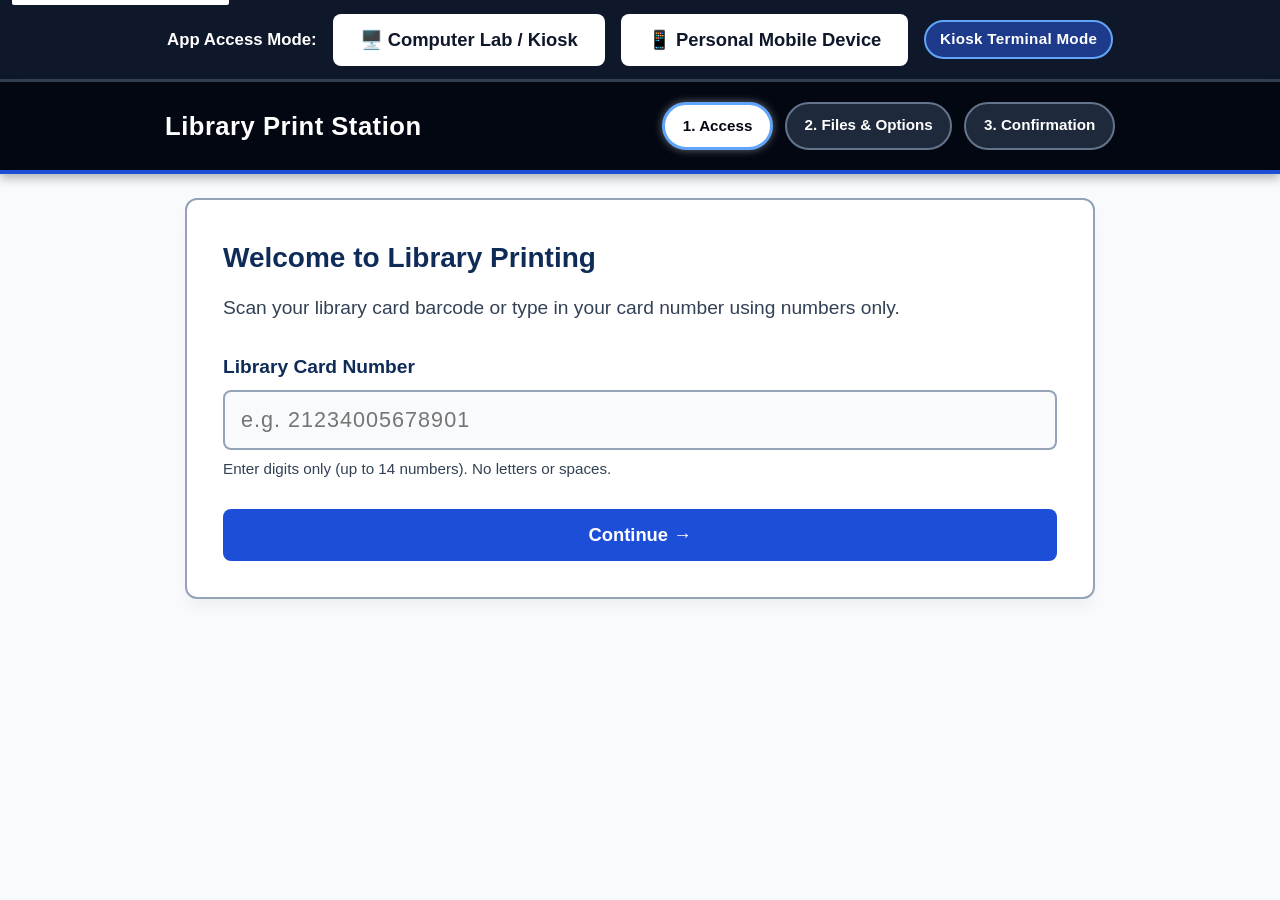
==== commit b6215871: "Update index.html Better colors" ====
--- a/index.html
+++ b/index.html
@@ -51,24 +51,27 @@
             position: absolute;
             top: -50px;
             left: 10px;
-            background: var(--color-navy);
-            color: white;
+            background: #ffffff;
+            color: #0f172a;
             padding: 12px 20px;
             z-index: 100;
             font-weight: bold;
             border-radius: 4px;
             text-decoration: none;
+            border: 2px solid #0f172a;
         }
 
         .skip-link:focus {
             top: 10px;
         }
 
-        /* MODE SELECTOR BANNER */
+        /* HIGH-CONTRAST APP ACCESS MODE BANNER */
         .mode-bar {
-            background: #e2e8f0;
-            border-bottom: 2px solid var(--color-border);
-            padding: 0.75rem 1rem;
+            background: #0f172a;
+            /* Deep charcoal slate for max contrast */
+            color: #ffffff;
+            border-bottom: 3px solid #334155;
+            padding: 0.85rem 1rem;
             text-align: center;
             display: flex;
             justify-content: center;
@@ -77,31 +80,59 @@
             flex-wrap: wrap;
         }
 
+        .mode-bar span strong {
+            color: #ffffff;
+            font-size: 1.05rem;
+        }
+
+        .mode-btn {
+            background-color: #ffffff;
+            color: #0f172a;
+            border: 2px solid #cbd5e1;
+            font-weight: 700;
+            min-height: 40px;
+            padding: 0.35rem 0.9rem;
+            font-size: 0.95rem;
+            border-radius: 6px;
+            cursor: pointer;
+            transition: all 0.15s ease-in-out;
+        }
+
+        .mode-btn:hover {
+            background-color: #f1f5f9;
+            border-color: var(--color-orange-hover) !important;
+        }
+
         .mode-badge {
-            font-weight: bold;
-            padding: 0.25rem 0.75rem;
+            font-weight: 800;
+            padding: 0.35rem 0.85rem;
             border-radius: 9999px;
             font-size: 0.95rem;
+            letter-spacing: 0.3px;
         }
 
         .mode-badge.kiosk {
-            background: #dbeafe;
-            color: #1e40af;
-            border: 1px solid #bfdbfe;
+            background: #1e3a8a;
+            /* High contrast navy blue */
+            color: #ffffff;
+            border: 2px solid #60a5fa;
         }
 
         .mode-badge.mobile {
-            background: #fef3c7;
-            color: #92400e;
-            border: 1px solid #fde68a;
-        }
-
-        /* HEADER & PROGRESS STEPPER */
+            background: #78350f;
+            /* High contrast amber */
+            color: #ffffff;
+            border: 2px solid #f59e0b;
+        }
+
+        /* HIGH-CONTRAST LIBRARY PRINT STATION HEADER */
         header {
-            background-color: var(--color-navy);
-            color: white;
+            background-color: #030712;
+            /* Rich ultra-dark header */
+            color: #ffffff;
             padding: 1.25rem 1.5rem;
-            box-shadow: 0 4px 6px -1px rgba(0, 0, 0, 0.1);
+            border-bottom: 4px solid var(--color-blue-action);
+            box-shadow: 0 4px 10px rgba(0, 0, 0, 0.3);
         }
 
         .header-container {
@@ -115,8 +146,10 @@
         }
 
         .logo-title {
-            font-size: 1.5rem;
-            font-weight: 700;
+            font-size: 1.6rem;
+            font-weight: 800;
+            color: #ffffff;
+            letter-spacing: 0.5px;
         }
 
         .stepper {
@@ -126,19 +159,21 @@
         }
 
         .step-pill {
-            background: rgba(255, 255, 255, 0.15);
-            color: #e2e8f0;
-            padding: 0.5rem 1rem;
+            background: #1e293b;
+            color: #ffffff;
+            padding: 0.55rem 1.1rem;
             border-radius: 9999px;
             font-size: 0.95rem;
-            font-weight: 600;
-            border: 1px solid rgba(255, 255, 255, 0.3);
+            font-weight: 700;
+            border: 2px solid #64748b;
         }
 
         .step-pill.active {
             background: #ffffff;
-            color: var(--color-navy);
-            border-color: #ffffff;
+            color: #030712;
+            border: 3px solid #60a5fa;
+            font-weight: 800;
+            box-shadow: 0 0 8px rgba(255, 255, 255, 0.4);
         }
 
         /* MAIN CONTAINER */
@@ -181,7 +216,6 @@
             font-weight: 700;
             border-radius: 8px;
             border: 3px solid transparent;
-            /* Keeps dimensions stable on hover */
             cursor: pointer;
             text-decoration: none;
             transition: border-color 0.15s ease-in-out, background-color 0.15s ease-in-out;
@@ -244,7 +278,7 @@
             border: 3px solid var(--color-orange-hover) !important;
         }
 
-        /* FORM STYLES */
+        /* FORM & INPUT STYLES */
         .form-group {
             margin-bottom: 1.75rem;
         }
@@ -261,11 +295,33 @@
         input[type="file"] {
             width: 100%;
             height: 60px;
-            font-size: 1.25rem;
+            font-size: 1.35rem;
             padding: 0.75rem 1rem;
             border: 2px solid var(--color-border);
             border-radius: 8px;
             background-color: #f8fafc;
+            letter-spacing: 1px;
+        }
+
+        input[aria-invalid="true"] {
+            border-color: var(--color-danger) !important;
+            background-color: #fef2f2 !important;
+        }
+
+        .error-msg {
+            color: var(--color-danger);
+            font-weight: 700;
+            font-size: 1.1rem;
+            margin-top: 0.5rem;
+            display: none;
+            align-items: center;
+            gap: 0.35rem;
+        }
+
+        .input-hint {
+            font-size: 0.95rem;
+            color: var(--color-text-muted);
+            margin-top: 0.4rem;
         }
 
         /* PRINT JOB QUEUE TABLE / LIST */
@@ -340,7 +396,6 @@
             font-size: 1.2rem;
             font-weight: bold;
             color: var(--color-navy);
-            /* -moz-appearance: textfield; */
         }
 
         .input-qty::-webkit-outer-spin-button,
@@ -587,20 +642,19 @@
 
     <a href="#main-content" class="skip-link">Skip to main content</a>
 
-    <!-- DUAL MODE SIMULATION SWITCHER FOR DEMO / TESTING -->
+    <!-- DUAL MODE SIMULATION SWITCHER (APP ACCESS MODE) -->
     <div class="mode-bar">
         <span><strong>App Access Mode:</strong></span>
-        <button type="button" class="btn btn-secondary"
-            style="min-height:36px; padding: 0.25rem 0.75rem; font-size: 0.95rem;" onclick="setMode('kiosk')">
+        <button type="button" class="btn mode-btn" onclick="setMode('kiosk')">
             🖥️ Computer Lab / Kiosk
         </button>
-        <button type="button" class="btn btn-secondary"
-            style="min-height:36px; padding: 0.25rem 0.75rem; font-size: 0.95rem;" onclick="setMode('mobile')">
+        <button type="button" class="btn mode-btn" onclick="setMode('mobile')">
             📱 Personal Mobile Device
         </button>
         <span id="current-mode-badge" class="mode-badge kiosk">Kiosk Terminal Mode</span>
     </div>
 
+    <!-- HEADER (LIBRARY PRINT STATION) -->
     <header>
         <div class="header-container">
             <div class="logo-title">Library Print Station</div>
@@ -619,17 +673,23 @@
         <div id="sr-announcer" aria-live="polite"
             style="position: absolute; width: 1px; height: 1px; overflow: hidden;"></div>
 
-        <!-- STEP 1: ACCESS VIEW (Adaptive for Mobile vs Kiosk) -->
+        <!-- STEP 1: ACCESS VIEW WITH SIGN-IN VALIDATION -->
         <section id="step-1" class="card step-view active-view" aria-labelledby="heading-step-1">
             <h2 id="heading-step-1" tabindex="-1">Welcome to Library Printing</h2>
-            <p class="instruction" id="step-1-instruction">Scan your library card barcode or enter your card number to
-                view your queue.</p>
-
-            <form id="access-form" onsubmit="event.preventDefault(); goToStep(2);">
+            <p class="instruction" id="step-1-instruction">Scan your library card barcode or type in your card number
+                using numbers only.</p>
+
+            <form id="access-form" onsubmit="handleSignInSubmit(event)" novalidate>
 
                 <div class="form-group" id="card-input-group">
-                    <label for="card-number">Library Card Number or Guest Pass ID</label>
-                    <input type="text" id="card-number" placeholder="e.g. 212340056789" autocomplete="off">
+                    <label for="card-number">Library Card Number</label>
+                    <input type="text" id="card-number" placeholder="e.g. 21234005678901" autocomplete="off"
+                        inputmode="numeric" maxlength="14" oninput="handleCardInput(this)"
+                        aria-describedby="card-hint card-error-msg">
+                    <div class="input-hint" id="card-hint">Enter digits only (up to 14 numbers). No letters or spaces.
+                    </div>
+                    <div class="error-msg" id="card-error-msg" role="alert">⚠️ <span id="card-error-text">Please enter a
+                            valid card number.</span></div>
                 </div>
 
                 <!-- Mobile Upload Option (Visible only in Mobile Mode) -->
@@ -735,7 +795,6 @@
                 <button type="button" class="btn btn-secondary" onclick="goToStep(1)">
                     &larr; Cancel / Back
                 </button>
-                <!-- Dynamic Action Button based on Kiosk vs Mobile mode -->
                 <button type="button" id="submit-action-btn" class="btn btn-success" onclick="handlePrimarySubmit()">
                     Print Selected Documents
                 </button>
@@ -845,12 +904,62 @@
 
     <script>
         let currentStep = 1;
-        let appMode = 'kiosk'; // Default mode: 'kiosk' or 'mobile'
+        let appMode = 'kiosk'; // 'kiosk' or 'mobile'
         let timerInterval = null;
         let activePreview = { title: '', totalPages: 1, currentPage: 1 };
         let previousFocusedElement = null;
 
-        /* SET APPLICATION MODE (KIOSK VS MOBILE) */
+        /* SIGN-IN INPUT VALIDATION LOGIC */
+        function handleCardInput(input) {
+            const cleaned = input.value.replace(/\D/g, '').slice(0, 14);
+            if (input.value !== cleaned) {
+                input.value = cleaned;
+            }
+            clearCardError();
+        }
+
+        function handleSignInSubmit(event) {
+            event.preventDefault();
+            const input = document.getElementById('card-number');
+            const val = input.value.trim();
+
+            if (!val) {
+                showCardError("Please enter or scan your library card number.");
+                return;
+            }
+
+            if (!/^\d{5,14}$/.test(val)) {
+                showCardError("Library card must be numbers only (up to 14 digits).");
+                return;
+            }
+
+            clearCardError();
+            goToStep(2);
+        }
+
+        function showCardError(message) {
+            const input = document.getElementById('card-number');
+            const errorContainer = document.getElementById('card-error-msg');
+            const errorText = document.getElementById('card-error-text');
+
+            errorText.textContent = message;
+            errorContainer.style.display = 'flex';
+            input.setAttribute('aria-invalid', 'true');
+            input.focus();
+
+            const announcer = document.getElementById('sr-announcer');
+            announcer.textContent = `Error: ${message}`;
+        }
+
+        function clearCardError() {
+            const input = document.getElementById('card-number');
+            const errorContainer = document.getElementById('card-error-msg');
+
+            errorContainer.style.display = 'none';
+            input.removeAttribute('aria-invalid');
+        }
+
+        /* APPLICATION MODE LOGIC */
         function setMode(mode) {
             appMode = mode;
             const badge = document.getElementById('current-mode-badge');
@@ -864,19 +973,19 @@
                 submitBtn.textContent = 'Generate Kiosk Release Code';
                 submitBtn.className = 'btn btn-amber';
                 mobileUpload.style.display = 'block';
-                step1Inst.textContent = 'Upload files directly from your phone and enter your library card or email.';
+                step1Inst.textContent = 'Type in your library card digits or upload files from your phone.';
             } else {
                 badge.textContent = 'Kiosk Terminal Mode';
                 badge.className = 'mode-badge kiosk';
                 submitBtn.textContent = 'Print Selected Documents';
                 submitBtn.className = 'btn btn-success';
                 mobileUpload.style.display = 'none';
-                step1Inst.textContent = 'Scan your library card barcode or enter your card number to view your queue.';
+                step1Inst.textContent = 'Scan your library card barcode or type in your card number using numbers only.';
             }
             resetApp();
         }
 
-        /* STEP NAVIGATION WITH ACCESSIBLE FOCUS MANAGEMENT */
+        /* STEP NAVIGATION */
         function goToStep(stepNumber) {
             document.querySelectorAll('.step-view').forEach(view => view.classList.remove('active-view'));
 
@@ -907,7 +1016,7 @@
             currentStep = stepNumber;
         }
 
-        /* HANDLE SUBMISSION ACCORDING TO DEVICE MODE */
+        /* SUBMISSION ACCORDING TO DEVICE MODE */
         function handlePrimarySubmit() {
             if (appMode === 'kiosk') {
                 document.getElementById('kiosk-confirmation').style.display = 'block';
@@ -915,7 +1024,6 @@
                 goToStep(3);
                 startKioskTimer();
             } else {
-                // MOBILE MODE: Generate random 6-digit passcode
                 const randomCode = Math.floor(100000 + Math.random() * 900000).toString().replace(/(\d{3})(\d{3})/, '$1-$2');
                 document.getElementById('release-code-display').textContent = randomCode;
                 document.getElementById('code-recap').textContent = randomCode;
@@ -1072,6 +1180,8 @@
             if (timerInterval) clearInterval(timerInterval);
 
             document.getElementById('card-number').value = '';
+            clearCardError();
+
             const mobileInput = document.getElementById('mobile-file');
             if (mobileInput) mobileInput.value = '';
 
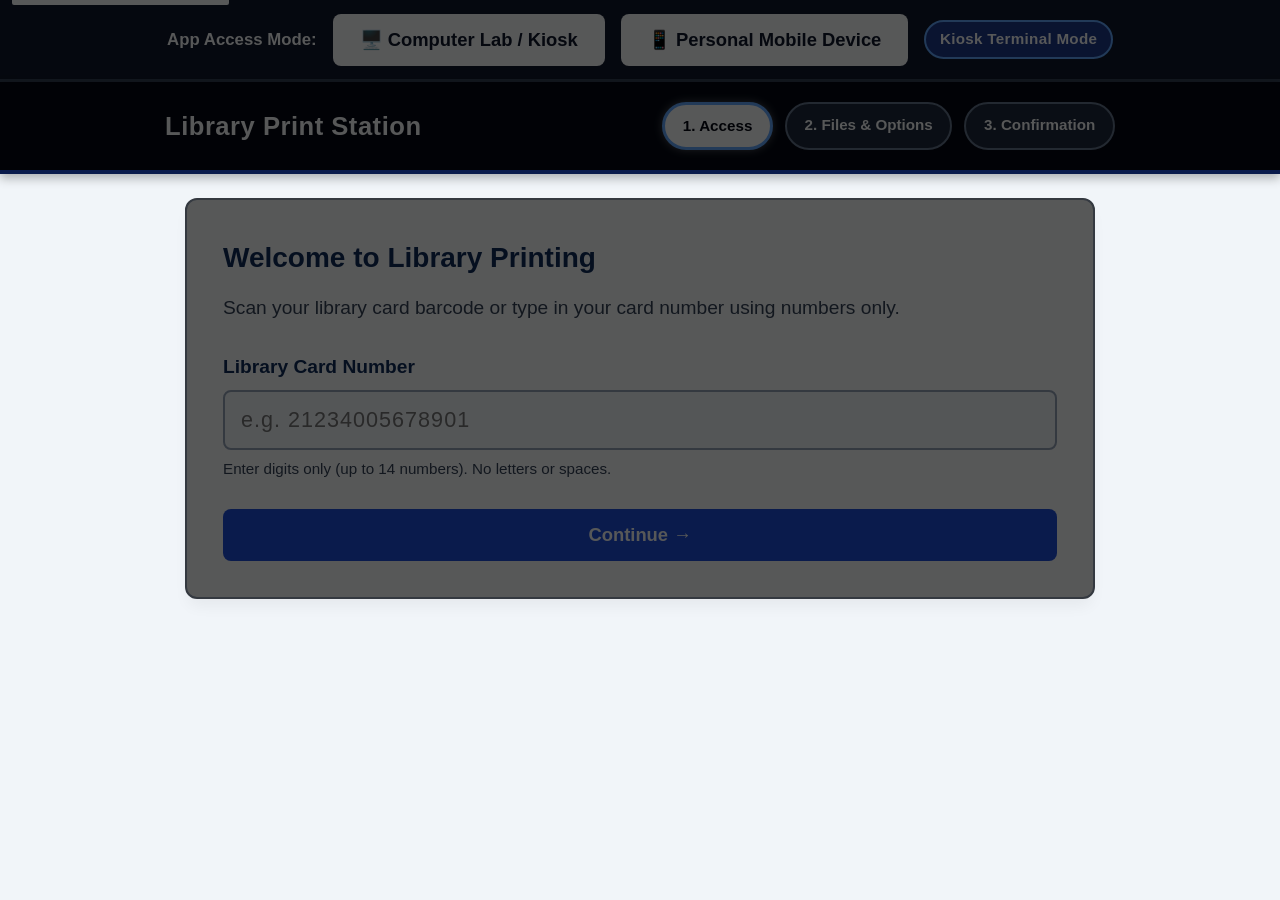
==== commit 9b7b0f28: "Update index.html - anti screen burn" ====
--- a/index.html
+++ b/index.html
@@ -15,8 +15,9 @@
             --color-green-hover: #166534;
             --color-amber: #b45309;
             --color-danger: #b91c1c;
-            --color-bg-light: #f8fafc;
-            --color-card-bg: #ffffff;
+            /* Softened background/text colors to prevent maximum pixel stress */
+            --color-bg-light: #f1f5f9;
+            --color-card-bg: #f8fafc;
             --color-text-main: #0f172a;
             --color-text-muted: #334155;
             --color-border: #94a3b8;
@@ -39,6 +40,14 @@
             min-height: 100vh;
             display: flex;
             flex-direction: column;
+            overflow-x: hidden;
+            /* Smooth transitions for global pixel shifting & night mode dimming */
+            transition: filter 0.5s ease, transform 0.8s ease-in-out;
+        }
+
+        /* OVERNIGHT DIMMING FILTER */
+        body.overnight-dim {
+            filter: brightness(0.35);
         }
 
         /* HIGH-CONTRAST FOCUS INDICATOR FOR ADA COMPLIANCE */
@@ -51,7 +60,7 @@
             position: absolute;
             top: -50px;
             left: 10px;
-            background: #ffffff;
+            background: #f8fafc;
             color: #0f172a;
             padding: 12px 20px;
             z-index: 100;
@@ -68,8 +77,8 @@
         /* HIGH-CONTRAST APP ACCESS MODE BANNER */
         .mode-bar {
             background: #0f172a;
-            /* Deep charcoal slate for max contrast */
-            color: #ffffff;
+            /* Deep charcoal slate */
+            color: #f8fafc;
             border-bottom: 3px solid #334155;
             padding: 0.85rem 1rem;
             text-align: center;
@@ -81,12 +90,12 @@
         }
 
         .mode-bar span strong {
-            color: #ffffff;
+            color: #f8fafc;
             font-size: 1.05rem;
         }
 
         .mode-btn {
-            background-color: #ffffff;
+            background-color: #f8fafc;
             color: #0f172a;
             border: 2px solid #cbd5e1;
             font-weight: 700;
@@ -99,7 +108,7 @@
         }
 
         .mode-btn:hover {
-            background-color: #f1f5f9;
+            background-color: #e2e8f0;
             border-color: var(--color-orange-hover) !important;
         }
 
@@ -113,23 +122,21 @@
 
         .mode-badge.kiosk {
             background: #1e3a8a;
-            /* High contrast navy blue */
-            color: #ffffff;
+            color: #f8fafc;
             border: 2px solid #60a5fa;
         }
 
         .mode-badge.mobile {
             background: #78350f;
-            /* High contrast amber */
-            color: #ffffff;
+            color: #f8fafc;
             border: 2px solid #f59e0b;
         }
 
         /* HIGH-CONTRAST LIBRARY PRINT STATION HEADER */
         header {
             background-color: #030712;
-            /* Rich ultra-dark header */
-            color: #ffffff;
+            /* Rich dark header */
+            color: #f8fafc;
             padding: 1.25rem 1.5rem;
             border-bottom: 4px solid var(--color-blue-action);
             box-shadow: 0 4px 10px rgba(0, 0, 0, 0.3);
@@ -148,7 +155,7 @@
         .logo-title {
             font-size: 1.6rem;
             font-weight: 800;
-            color: #ffffff;
+            color: #f8fafc;
             letter-spacing: 0.5px;
         }
 
@@ -160,7 +167,7 @@
 
         .step-pill {
             background: #1e293b;
-            color: #ffffff;
+            color: #f8fafc;
             padding: 0.55rem 1.1rem;
             border-radius: 9999px;
             font-size: 0.95rem;
@@ -169,11 +176,11 @@
         }
 
         .step-pill.active {
-            background: #ffffff;
+            background: #f8fafc;
             color: #030712;
             border: 3px solid #60a5fa;
             font-weight: 800;
-            box-shadow: 0 0 8px rgba(255, 255, 255, 0.4);
+            box-shadow: 0 0 8px rgba(255, 255, 255, 0.3);
         }
 
         /* MAIN CONTAINER */
@@ -223,7 +230,7 @@
 
         .btn-primary {
             background-color: var(--color-blue-action);
-            color: white;
+            color: #f8fafc;
         }
 
         .btn-primary:hover:not(:disabled) {
@@ -232,7 +239,7 @@
 
         .btn-success {
             background-color: var(--color-green-action);
-            color: white;
+            color: #f8fafc;
         }
 
         .btn-success:hover:not(:disabled) {
@@ -241,7 +248,7 @@
 
         .btn-amber {
             background-color: var(--color-amber);
-            color: white;
+            color: #f8fafc;
         }
 
         .btn-amber:hover:not(:disabled) {
@@ -299,7 +306,7 @@
             padding: 0.75rem 1rem;
             border: 2px solid var(--color-border);
             border-radius: 8px;
-            background-color: #f8fafc;
+            background-color: #f1f5f9;
             letter-spacing: 1px;
         }
 
@@ -340,7 +347,7 @@
         }
 
         .job-table th {
-            background-color: #f1f5f9;
+            background-color: #e2e8f0;
             font-size: 1.05rem;
             color: var(--color-navy);
         }
@@ -359,13 +366,13 @@
             border: 2px solid var(--color-border);
             border-radius: 8px;
             overflow: hidden;
-            background: white;
+            background: #f8fafc;
         }
 
         .btn-stepper {
             min-width: 48px;
             height: 48px;
-            background: #f1f5f9;
+            background: #e2e8f0;
             border: 3px solid transparent;
             font-size: 1.5rem;
             font-weight: bold;
@@ -378,7 +385,7 @@
         }
 
         .btn-stepper:hover:not(:disabled) {
-            background: #e2e8f0;
+            background: #cbd5e1;
         }
 
         .btn-stepper:disabled {
@@ -396,6 +403,7 @@
             font-size: 1.2rem;
             font-weight: bold;
             color: var(--color-navy);
+            background: #f8fafc;
         }
 
         .input-qty::-webkit-outer-spin-button,
@@ -405,8 +413,8 @@
         }
 
         .price-summary {
-            background-color: #f0fdf4;
-            border: 2px solid #bbf7d0;
+            background-color: #ecfdf5;
+            border: 2px solid #a7f3d0;
             padding: 1.25rem;
             border-radius: 8px;
             display: flex;
@@ -440,14 +448,14 @@
             width: 150px;
             height: 150px;
             background: #0f172a;
-            color: white;
+            color: #f8fafc;
             margin: 1rem auto;
             display: flex;
             align-items: center;
             justify-content: center;
             font-size: 0.85rem;
             font-weight: bold;
-            border: 4px solid white;
+            border: 4px solid #f8fafc;
             box-shadow: 0 4px 6px -1px rgba(0, 0, 0, 0.1);
         }
 
@@ -458,7 +466,7 @@
             left: 0;
             width: 100vw;
             height: 100vh;
-            background: rgba(15, 23, 42, 0.75);
+            background: rgba(15, 23, 42, 0.8);
             display: none;
             justify-content: center;
             align-items: center;
@@ -471,7 +479,7 @@
         }
 
         .modal-card {
-            background: white;
+            background: #f8fafc;
             border-radius: 12px;
             width: 100%;
             max-width: 700px;
@@ -485,7 +493,7 @@
 
         .modal-header {
             background: var(--color-navy);
-            color: white;
+            color: #f8fafc;
             padding: 1rem 1.25rem;
             display: flex;
             justify-content: space-between;
@@ -504,14 +512,14 @@
             display: flex;
             flex-direction: column;
             align-items: center;
-            background: #f1f5f9;
+            background: #e2e8f0;
         }
 
         .preview-paper {
             width: 100%;
             max-width: 480px;
             min-height: 480px;
-            background: white;
+            background: #f8fafc;
             border: 1px solid #cbd5e1;
             box-shadow: 0 4px 6px -1px rgba(0, 0, 0, 0.1);
             padding: 2rem;
@@ -523,21 +531,21 @@
 
         .preview-skeleton-title {
             height: 24px;
-            background: #e2e8f0;
+            background: #cbd5e1;
             width: 70%;
             border-radius: 4px;
         }
 
         .preview-skeleton-line {
             height: 14px;
-            background: #f1f5f9;
+            background: #e2e8f0;
             width: 100%;
             border-radius: 4px;
         }
 
         .preview-skeleton-block {
             height: 160px;
-            background: #f8fafc;
+            background: #f1f5f9;
             border: 2px dashed #cbd5e1;
             border-radius: 8px;
             display: flex;
@@ -551,7 +559,7 @@
         }
 
         .modal-footer {
-            background: white;
+            background: #f8fafc;
             padding: 1rem 1.25rem;
             border-top: 1px solid var(--color-border);
             display: flex;
@@ -581,6 +589,62 @@
             display: block;
         }
 
+        /* BURN-IN PREVENTION: IDLE SCREENSAVER OVERLAY */
+        #idle-screensaver {
+            position: fixed;
+            top: 0;
+            left: 0;
+            width: 100vw;
+            height: 100vh;
+            background-color: #0b1329;
+            /* Soft charcoal dark */
+            color: #f8fafc;
+            z-index: 9999;
+            display: none;
+            flex-direction: column;
+            justify-content: center;
+            align-items: center;
+            text-align: center;
+            cursor: pointer;
+        }
+
+        .screensaver-content {
+            animation: gentle-pulse 3s infinite ease-in-out;
+            padding: 2rem;
+        }
+
+        .screensaver-title {
+            font-size: 2.75rem;
+            font-weight: 800;
+            color: #60a5fa;
+            margin-bottom: 1rem;
+        }
+
+        .screensaver-sub {
+            font-size: 1.5rem;
+            color: #cbd5e1;
+            border: 2px dashed #64748b;
+            padding: 1rem 2rem;
+            border-radius: 9999px;
+            display: inline-block;
+            margin-top: 1.5rem;
+            background: rgba(255, 255, 255, 0.05);
+        }
+
+        @keyframes gentle-pulse {
+
+            0%,
+            100% {
+                transform: scale(1) translateY(0px);
+                opacity: 0.9;
+            }
+
+            50% {
+                transform: scale(1.03) translateY(-10px);
+                opacity: 1;
+            }
+        }
+
         /* MOBILE RESPONSIVE ADAPTATIONS */
         @media (max-width: 768px) {
             .header-container {
@@ -605,7 +669,7 @@
                 border: 2px solid var(--color-border);
                 border-radius: 8px;
                 padding: 1rem;
-                background: #fff;
+                background: #f8fafc;
             }
 
             .job-table td {
@@ -639,6 +703,16 @@
 </head>
 
 <body>
+
+    <!-- IDLE SCREENSAVER OVERLAY (BURN-IN PROTECTION) -->
+    <div id="idle-screensaver" onclick="dismissScreensaver()" role="button" tabindex="0"
+        aria-label="Terminal idle screen. Tap anywhere to wake up.">
+        <div class="screensaver-content">
+            <div class="screensaver-title">🏛️ Library Print Station</div>
+            <p style="font-size: 1.25rem; color: #94a3b8;">Terminal Ready</p>
+            <div class="screensaver-sub">👉 Tap Screen or Press Any Key to Begin</div>
+        </div>
+    </div>
 
     <a href="#main-content" class="skip-link">Skip to main content</a>
 
@@ -840,7 +914,7 @@
                 </div>
 
                 <div
-                    style="background-color: #f1f5f9; border-left: 4px solid var(--color-navy); padding: 1rem; margin-bottom: 1.5rem;">
+                    style="background-color: #e2e8f0; border-left: 4px solid var(--color-navy); padding: 1rem; margin-bottom: 1.5rem;">
                     <strong>Next Steps at the Library:</strong>
                     <ol style="margin-left: 1.5rem; margin-top: 0.5rem;">
                         <li>Walk to Printer Station 1 or Station 2 in the main lobby.</li>
@@ -908,6 +982,56 @@
         let timerInterval = null;
         let activePreview = { title: '', totalPages: 1, currentPage: 1 };
         let previousFocusedElement = null;
+        let idleTimer = null;
+
+        /* BURN-IN PREVENTION LOGIC INITIALIZATION */
+        function initBurnInPrevention() {
+            // 1. Pixel Shifting: Moves body slightly every 60 seconds
+            setInterval(() => {
+                const offsetX = Math.floor(Math.random() * 7) - 3; // -3px to 3px
+                const offsetY = Math.floor(Math.random() * 7) - 3;
+                document.body.style.transform = `translate(${offsetX}px, ${offsetY}px)`;
+            }, 60000);
+
+            // 2. Scheduled Overnight Dimmer: Checks hours every 10 minutes
+            setInterval(checkOperatingHours, 600000);
+            checkOperatingHours();
+
+            // 3. User Activity Listeners for Idle Screensaver
+            ['touchstart', 'mousemove', 'keydown', 'click', 'scroll'].forEach(evt => {
+                window.addEventListener(evt, resetIdleTimer, true);
+            });
+
+            resetIdleTimer();
+        }
+
+        /* OPERATING HOURS CHECK (DIMS DISPLAY OVERNIGHT BETWEEN 10 PM & 6 AM) */
+        function checkOperatingHours() {
+            const currentHour = new Date().getHours();
+            if (currentHour >= 22 || currentHour < 6) {
+                document.body.classList.add('overnight-dim');
+            } else {
+                document.body.classList.remove('overnight-dim');
+            }
+        }
+
+        /* IDLE SCREENSAVER CONTROLS */
+        function resetIdleTimer() {
+            clearTimeout(idleTimer);
+            // Trigger screensaver after 2 minutes (120,000 ms) of non-interaction
+            idleTimer = setTimeout(showScreensaver, 120000);
+        }
+
+        function showScreensaver() {
+            const screensaver = document.getElementById('idle-screensaver');
+            if (screensaver) screensaver.style.display = 'flex';
+        }
+
+        function dismissScreensaver() {
+            const screensaver = document.getElementById('idle-screensaver');
+            if (screensaver) screensaver.style.display = 'none';
+            resetApp(); // Resets active form state back to start when woken up
+        }
 
         /* SIGN-IN INPUT VALIDATION LOGIC */
         function handleCardInput(input) {
@@ -1194,6 +1318,9 @@
 
             goToStep(1);
         }
+
+        // Initialize burn-in prevention services when page finishes loading
+        window.addEventListener('DOMContentLoaded', initBurnInPrevention);
     </script>
 </body>
 
